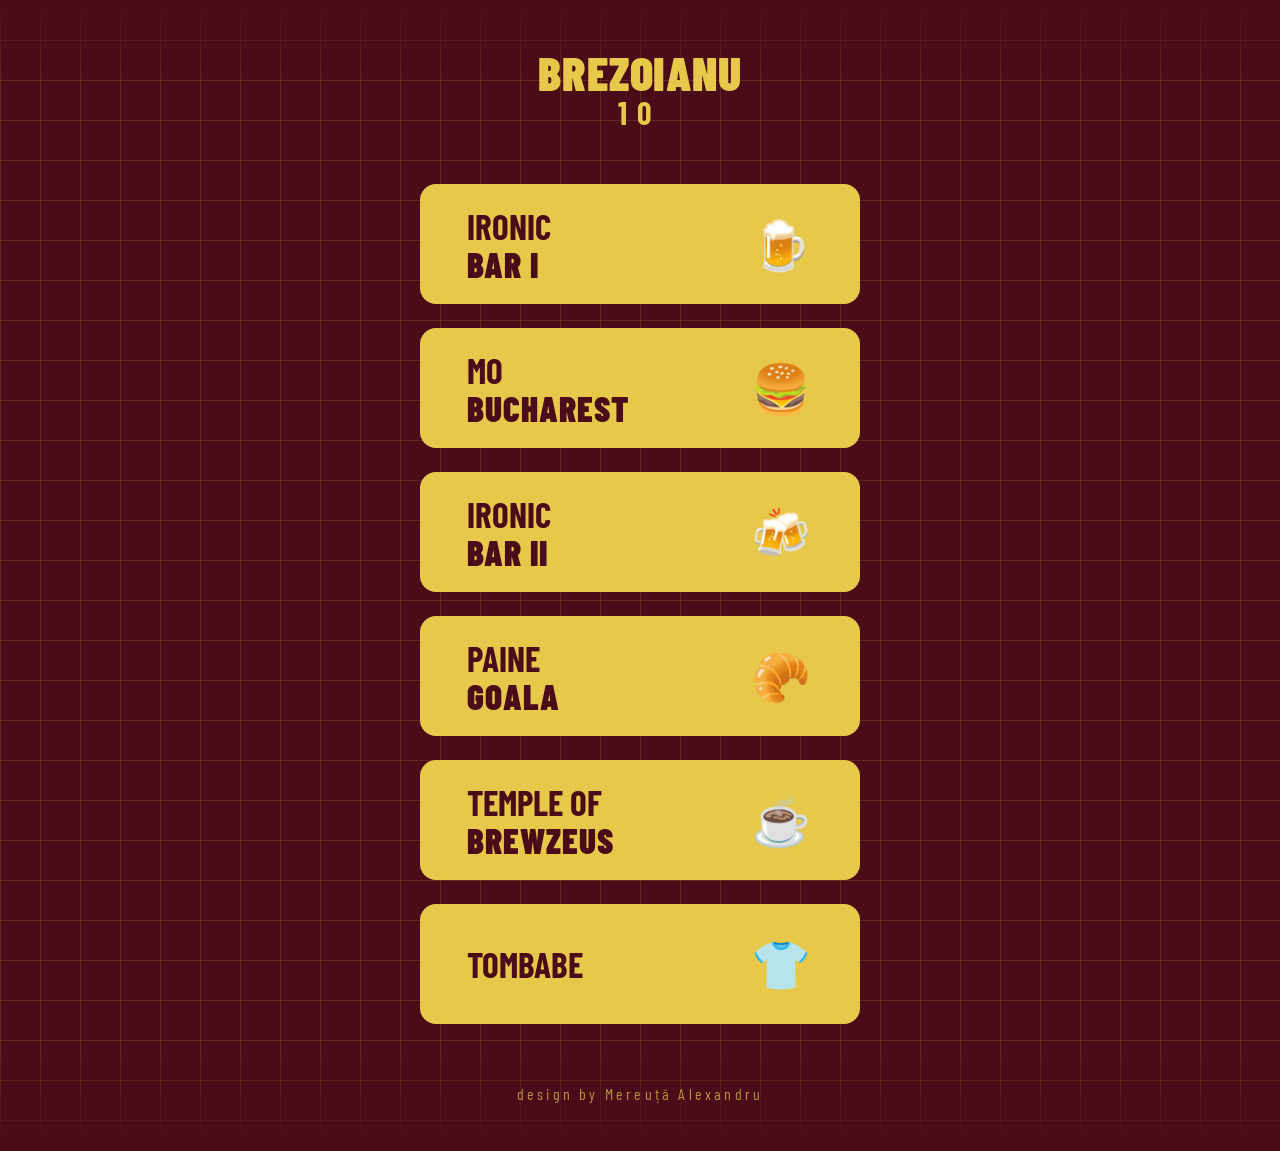
==== index.html @ 7777d97e "Initial commit" ====
<!DOCTYPE html>
<html lang="ro">

<head>
    <meta charset="UTF-8" />
    <meta name="viewport" content="width=device-width, initial-scale=1.0" />
    <title>Brezoianu 10</title>
    <link rel="stylesheet" href="style.css" />
</head>

<body>
    <header>
        <h1 class="titlu-mare">BREZOIANU</h1>
        <h1 class="titlu-mic">10</h1>
    </header>
    <main>

        <a href="ironic1/index.html">
            <div class="card ironic1">
                <div class="card-text">
                    <span>IRONIC</span>
                    <span>BAR I</span>
                </div>
                <div class="card-emoji">🍺</div>
            </div>
        </a>

        <a href="mo/index.html">
            <div class="card mo">
                <div class="card-text">
                    <span>MO</span>
                    <span>BUCHAREST</span>
                </div>
                <div class="card-emoji">🍔</div>
            </div>
        </a>

        <a href="ironic2/index.html">
            <div class="card ironic2">
                <div class="card-text">
                    <span>IRONIC</span>
                    <span>BAR II</span>
                </div>
                <div class="card-emoji">🍻</div>
            </div>
        </a>
        <a href="paine_goala/index.html">
            <div class="card paine-goala">
                <div class="card-text">
                    <span>PAINE</span>
                    <span>GOALA</span>
                </div>
                <div class="card-emoji">🥐</div>
            </div>
        </a>
        <a href="temple_of_brewzeus/index.html">
            <div class="card temple">
                <div class="card-text">
                    <span>TEMPLE OF</span>
                    <span>BREWZEUS</span>
                </div>
                <div class="card-emoji">☕</div>
            </div>
        </a>
        <a href="https://www.tombabe.ro/">
            <div class="card tombabe">
                <div class="card-text">
                    <span>TOMBABE</span>
                    <span></span>
                </div>
                <div class="card-emoji">👕</div>
            </div>
        </a>
    </main>

    <footer>
        <p>design by Mereuță Alexandru</p>
    </footer>

</body>

</html>
---- style.css ----
@import url('https://fonts.googleapis.com/css2?family=Barlow+Condensed:wght@400;700&family=Roboto:wght@700;900&display=swap');

* {
    margin: 0;
    padding: 0;
    box-sizing: border-box;
}

body {
  background-color: #4A0C18;
  background-image:
    linear-gradient(rgba(232,200,74,0.15) 1px, transparent 1px),
    linear-gradient(90deg, rgba(232,200,74,0.15) 1px, transparent 1px);
  background-size: 40px 40px;
  font-family: 'Barlow Condensed', sans-serif;
  min-height: 100vh;
  position: relative;
}

body::before {
  content: '';
  position: absolute;
  top: 0;
  left: 0;
  right: 0;
  height: 80px;
  background: linear-gradient(to bottom, #4A0C18, transparent);
  pointer-events: none;
  z-index: 10;
}

body::after {
  content: '';
  position: absolute;
  bottom: 0;
  left: 0;
  right: 0;
  height: 100px;
  background: linear-gradient(to top, #4A0C18, transparent);
  pointer-events: none;
  z-index: 10;
}

header {
  text-align: center;
  padding: 48px 24px 32px;
  position: relative;
  z-index: 20;
}

main {
  display: flex;
  flex-direction: column;
  gap: 24px;
  padding: 24px 20px 60px;
  max-width: 480px;
  margin: 0 auto;
  position: relative;
  z-index: 20;
}

.titlu-mare {
    font-size: 3rem;
    font-weight: 900;
    letter-spacing: 0.05rem;
    color: #E8C84A;
    line-height: 1;
}

.titlu-mic {
  font-size: 2rem;
  font-weight: 700;
  letter-spacing: 0.3em;
  color: #E8C84A;
  line-height: 1;
}


.card {
  background-color: #E8C84A;
  border-radius: 16px;
  padding: 28px 32px;
  display: flex;
  flex-direction: row;
  align-items: center;
  justify-content: space-between;
  cursor: pointer;
  transition: transform 0.15s ease;
  overflow: hidden;
  height: 120px;
}

.card-text {
  display: flex;
  flex-direction: column;
  width: 75%;
  justify-content: center;
  padding-left: 15px;
  overflow: hidden;
}

.card-emoji{
    font-size: 3rem;
    width: 25%;
    text-align: center;
}

.card span:first-child {
  font-weight: 700;
  font-size: 2.2rem;
  color: #4A0C18;
  white-space: nowrap;
  overflow: hidden;
}

.card span:last-child {
  font-weight: 900;
  font-size: 2.2rem;
  color: #4A0C18;
  letter-spacing: 0.03em;
  line-height: 1;
  white-space: nowrap;
  overflow: hidden;
}



a{
    text-decoration: none;
}

footer{
    text-align: center;
    padding: 0 24px 48px;
    position: relative;
    z-index: 20;
}

footer p{
    font-size: 1rem;
    letter-spacing: 0.2em;
    color:#E8C84A;
    opacity: 0.7;
}
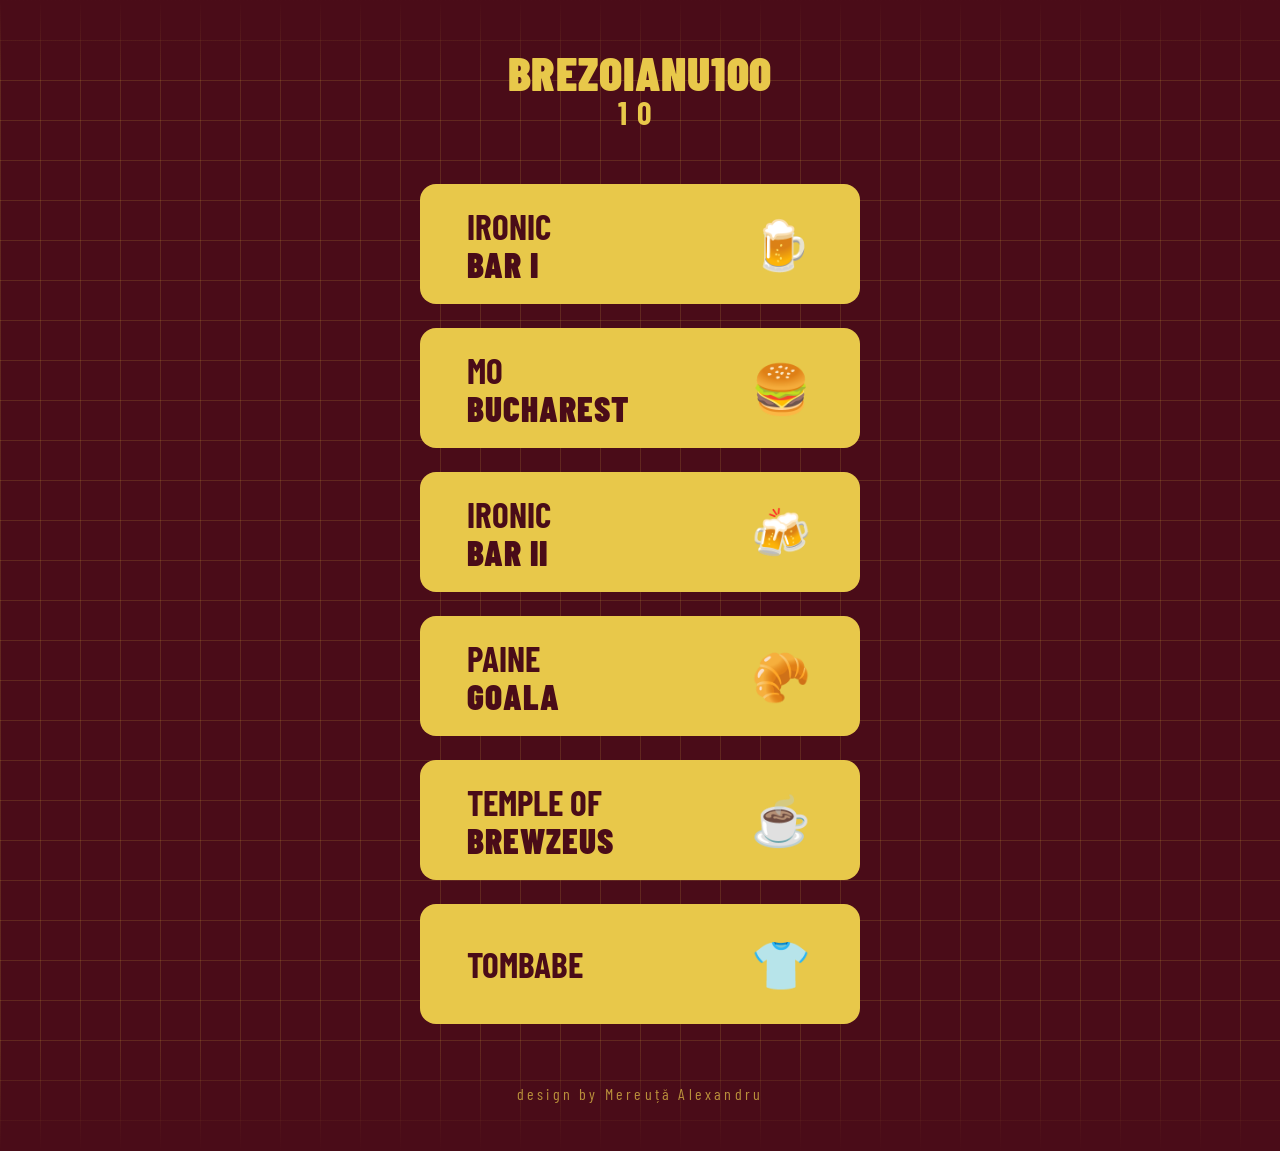
==== commit b75f77fd: "am modificat index" ====
--- a/index.html
+++ b/index.html
@@ -10,7 +10,7 @@
 
 <body>
     <header>
-        <h1 class="titlu-mare">BREZOIANU</h1>
+        <h1 class="titlu-mare">BREZOIANU100</h1>
         <h1 class="titlu-mic">10</h1>
     </header>
     <main>
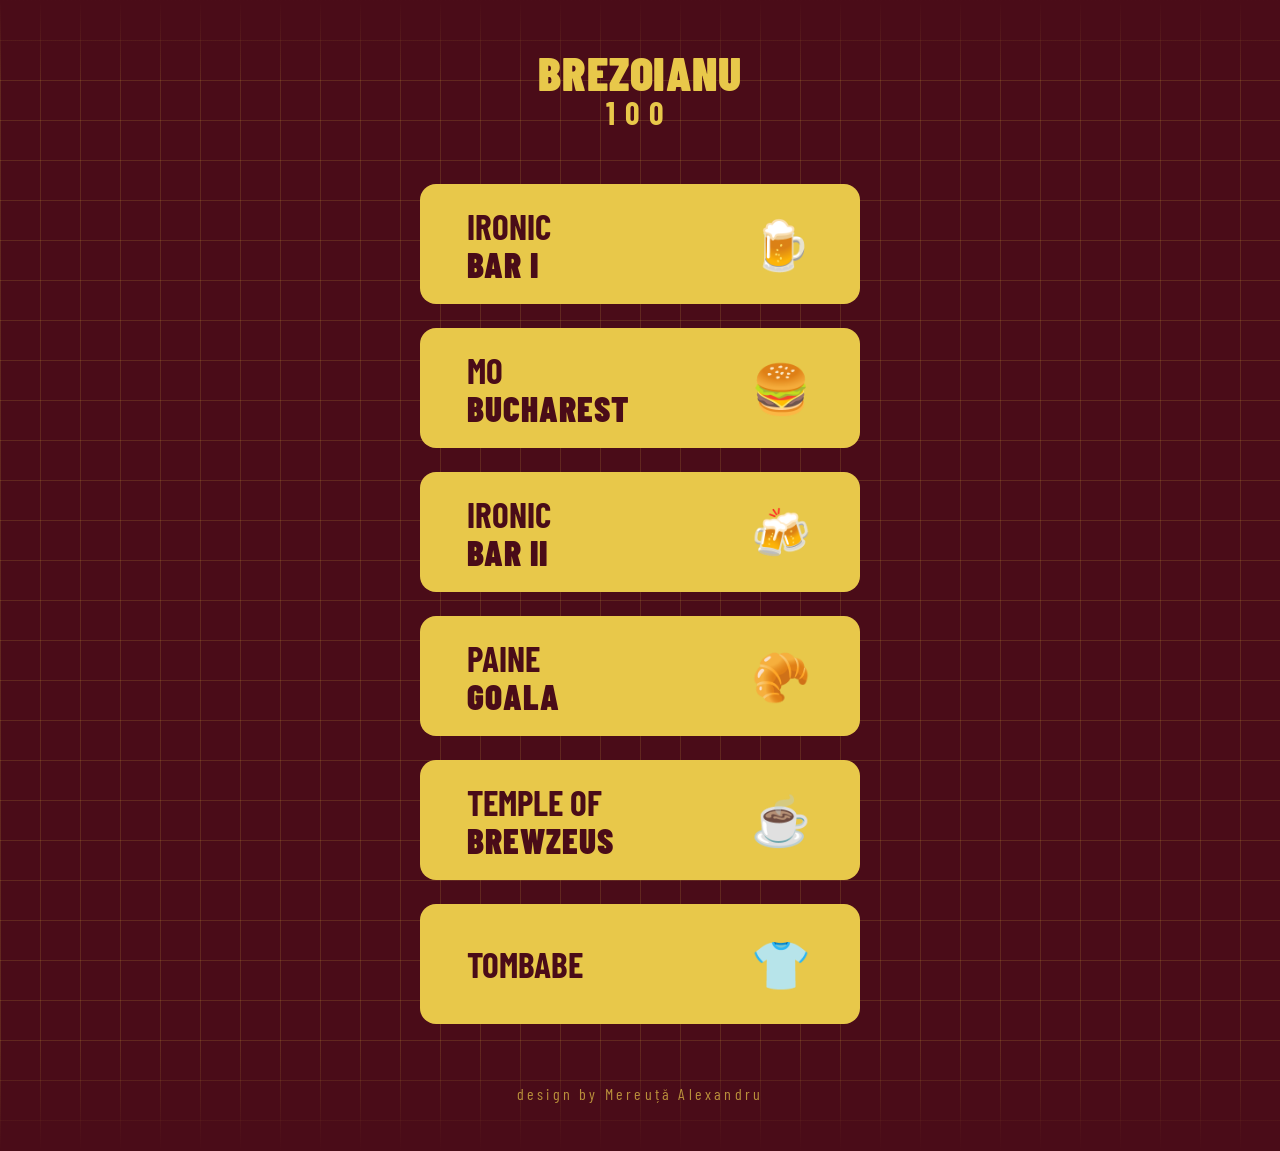
==== commit c682aafd: "am modificat index" ====
--- a/index.html
+++ b/index.html
@@ -10,8 +10,8 @@
 
 <body>
     <header>
-        <h1 class="titlu-mare">BREZOIANU100</h1>
-        <h1 class="titlu-mic">10</h1>
+        <h1 class="titlu-mare">BREZOIANU</h1>
+        <h1 class="titlu-mic">100</h1>
     </header>
     <main>
 
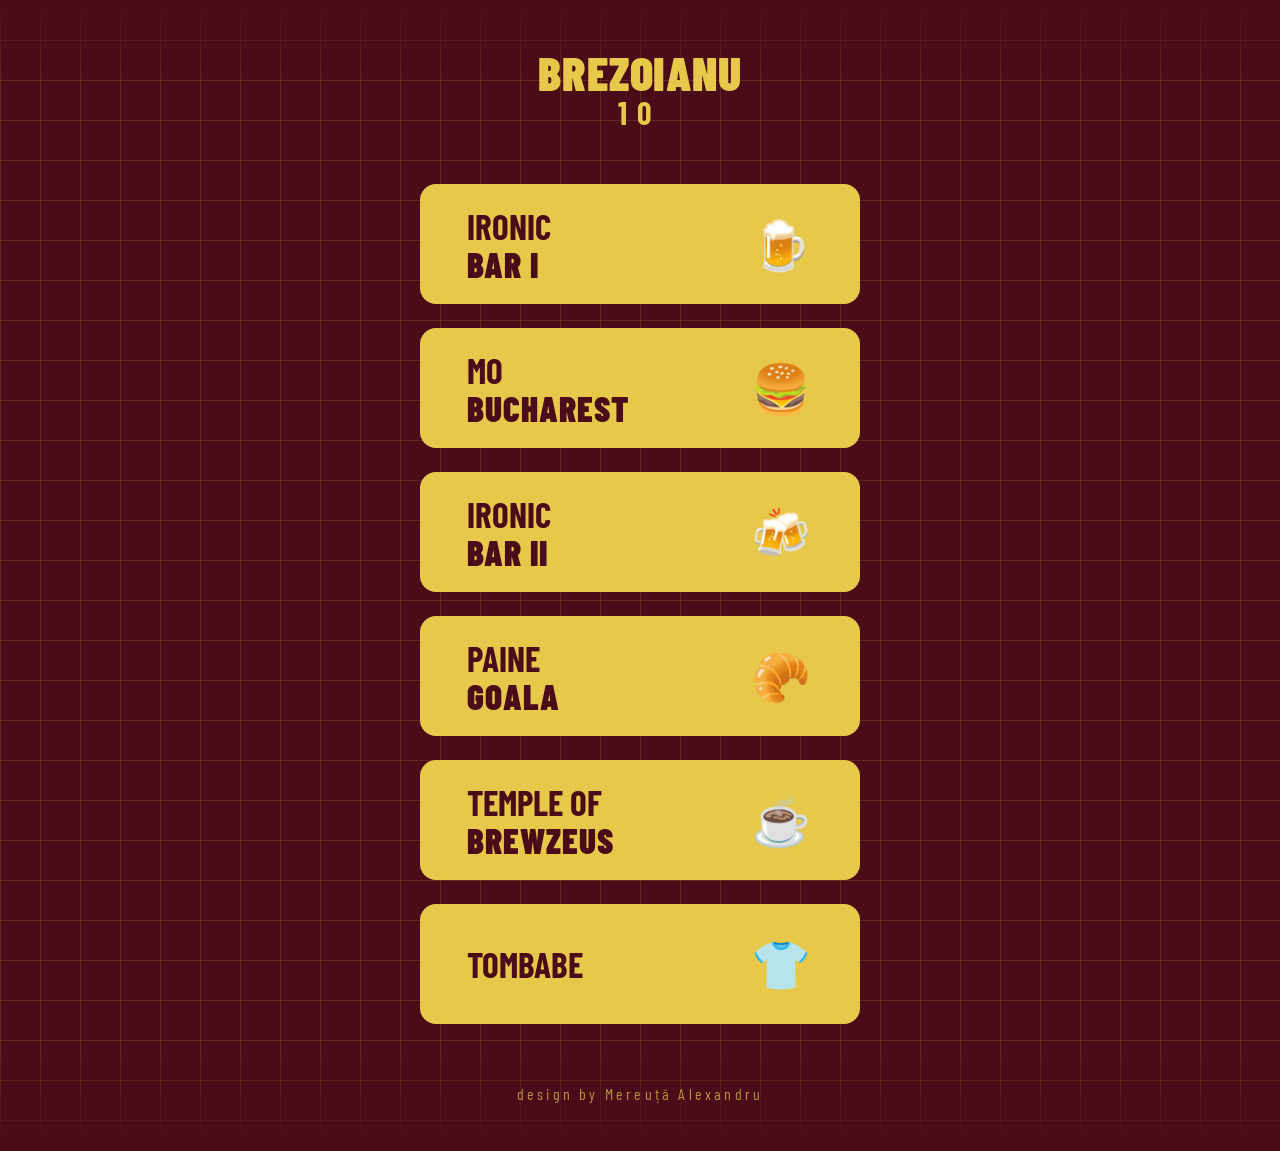
==== commit 6ec893c6: "am modificat index" ====
--- a/index.html
+++ b/index.html
@@ -11,7 +11,7 @@
 <body>
     <header>
         <h1 class="titlu-mare">BREZOIANU</h1>
-        <h1 class="titlu-mic">100</h1>
+        <h1 class="titlu-mic">10</h1>
     </header>
     <main>
 
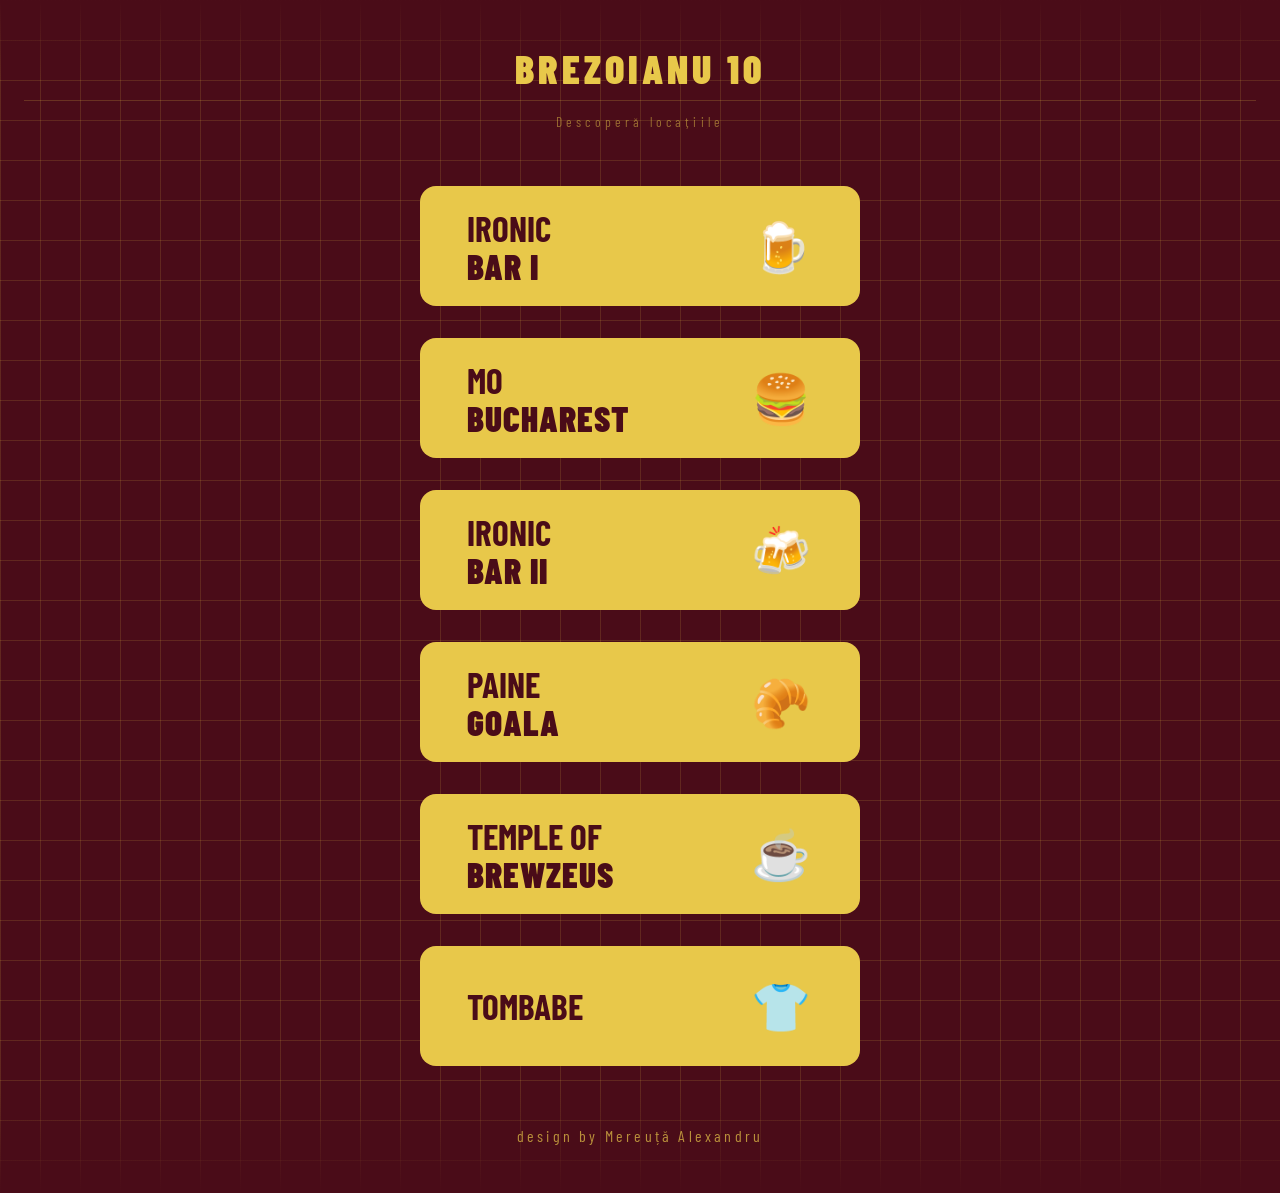
==== commit 48f90524: "am modificat" ====
--- a/index.html
+++ b/index.html
@@ -10,9 +10,10 @@
 
 <body>
     <header>
-        <h1 class="titlu-mare">BREZOIANU</h1>
-        <h1 class="titlu-mic">10</h1>
-    </header>
+  <h1 class="titlu-principal">BREZOIANU 10</h1>
+  <div class="linie"></div>
+  <p class="subtitlu">Descoperă locațiile</p>
+</header>
     <main>
 
         <a href="ironic1/index.html">
--- a/style.css
+++ b/style.css
@@ -51,7 +51,7 @@
 main {
   display: flex;
   flex-direction: column;
-  gap: 24px;
+  gap: 32px;
   padding: 24px 20px 60px;
   max-width: 480px;
   margin: 0 auto;
@@ -59,22 +59,29 @@
   z-index: 20;
 }
 
-.titlu-mare {
-    font-size: 3rem;
-    font-weight: 900;
-    letter-spacing: 0.05rem;
-    color: #E8C84A;
-    line-height: 1;
+.titlu-principal {
+  font-size: 2.5rem;
+  font-weight: 900;
+  letter-spacing: 0.1em;
+  color: #E8C84A;
+  line-height: 1;
+  white-space: nowrap;
 }
 
-.titlu-mic {
-  font-size: 2rem;
-  font-weight: 700;
+.linie {
+  width: 100%;
+  height: 1px;
+  background-color: #E8C84A;
+  opacity: 0.2;
+  margin: 12px 0;
+}
+
+.subtitlu {
+  font-size: 0.85rem;
   letter-spacing: 0.3em;
   color: #E8C84A;
-  line-height: 1;
+  opacity: 0.5;
 }
-
 
 .card {
   background-color: #E8C84A;
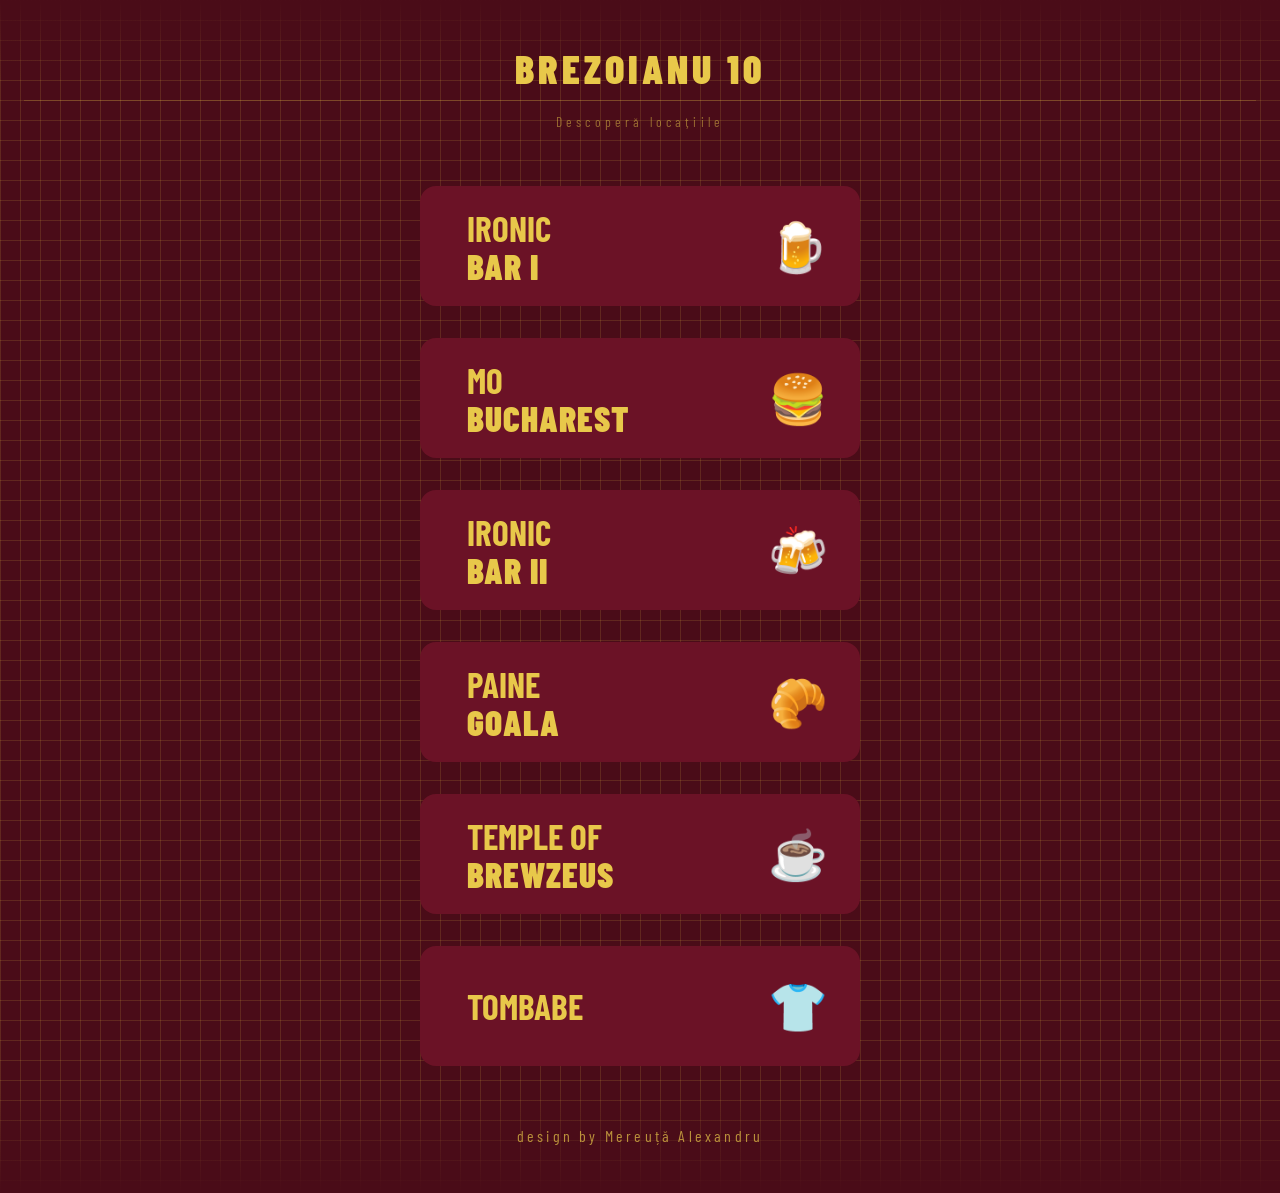
==== commit 03cc1252: "prima versiune" ====
--- a/index.html
+++ b/index.html
@@ -10,10 +10,10 @@
 
 <body>
     <header>
-  <h1 class="titlu-principal">BREZOIANU 10</h1>
-  <div class="linie"></div>
-  <p class="subtitlu">Descoperă locațiile</p>
-</header>
+        <h1 class="titlu-principal">BREZOIANU 10</h1>
+        <div class="linie"></div>
+        <p class="subtitlu">Descoperă locațiile</p>
+    </header>
     <main>
 
         <a href="ironic1/index.html">
@@ -22,7 +22,8 @@
                     <span>IRONIC</span>
                     <span>BAR I</span>
                 </div>
-                <div class="card-emoji">🍺</div>
+                    <div class="card-emoji">🍺</div>
+                </div>
             </div>
         </a>
 
--- a/style.css
+++ b/style.css
@@ -11,7 +11,7 @@
   background-image:
     linear-gradient(rgba(232,200,74,0.15) 1px, transparent 1px),
     linear-gradient(90deg, rgba(232,200,74,0.15) 1px, transparent 1px);
-  background-size: 40px 40px;
+  background-size: 20px 20px;
   font-family: 'Barlow Condensed', sans-serif;
   min-height: 100vh;
   position: relative;
@@ -84,7 +84,7 @@
 }
 
 .card {
-  background-color: #E8C84A;
+  background-color: #6B1226;
   border-radius: 16px;
   padding: 28px 32px;
   display: flex;
@@ -100,22 +100,22 @@
 .card-text {
   display: flex;
   flex-direction: column;
-  width: 75%;
+  flex: 1;
   justify-content: center;
   padding-left: 15px;
   overflow: hidden;
 }
 
-.card-emoji{
-    font-size: 3rem;
-    width: 25%;
-    text-align: center;
+.card-emoji {
+  font-size: 3rem;
+  flex-shrink: 0;
+  text-align: center;
 }
 
 .card span:first-child {
   font-weight: 700;
   font-size: 2.2rem;
-  color: #4A0C18;
+  color: #E8C84A;
   white-space: nowrap;
   overflow: hidden;
 }
@@ -123,13 +123,12 @@
 .card span:last-child {
   font-weight: 900;
   font-size: 2.2rem;
-  color: #4A0C18;
+  color: #E8C84A;
   letter-spacing: 0.03em;
   line-height: 1;
   white-space: nowrap;
   overflow: hidden;
 }
-
 
 
 a{
